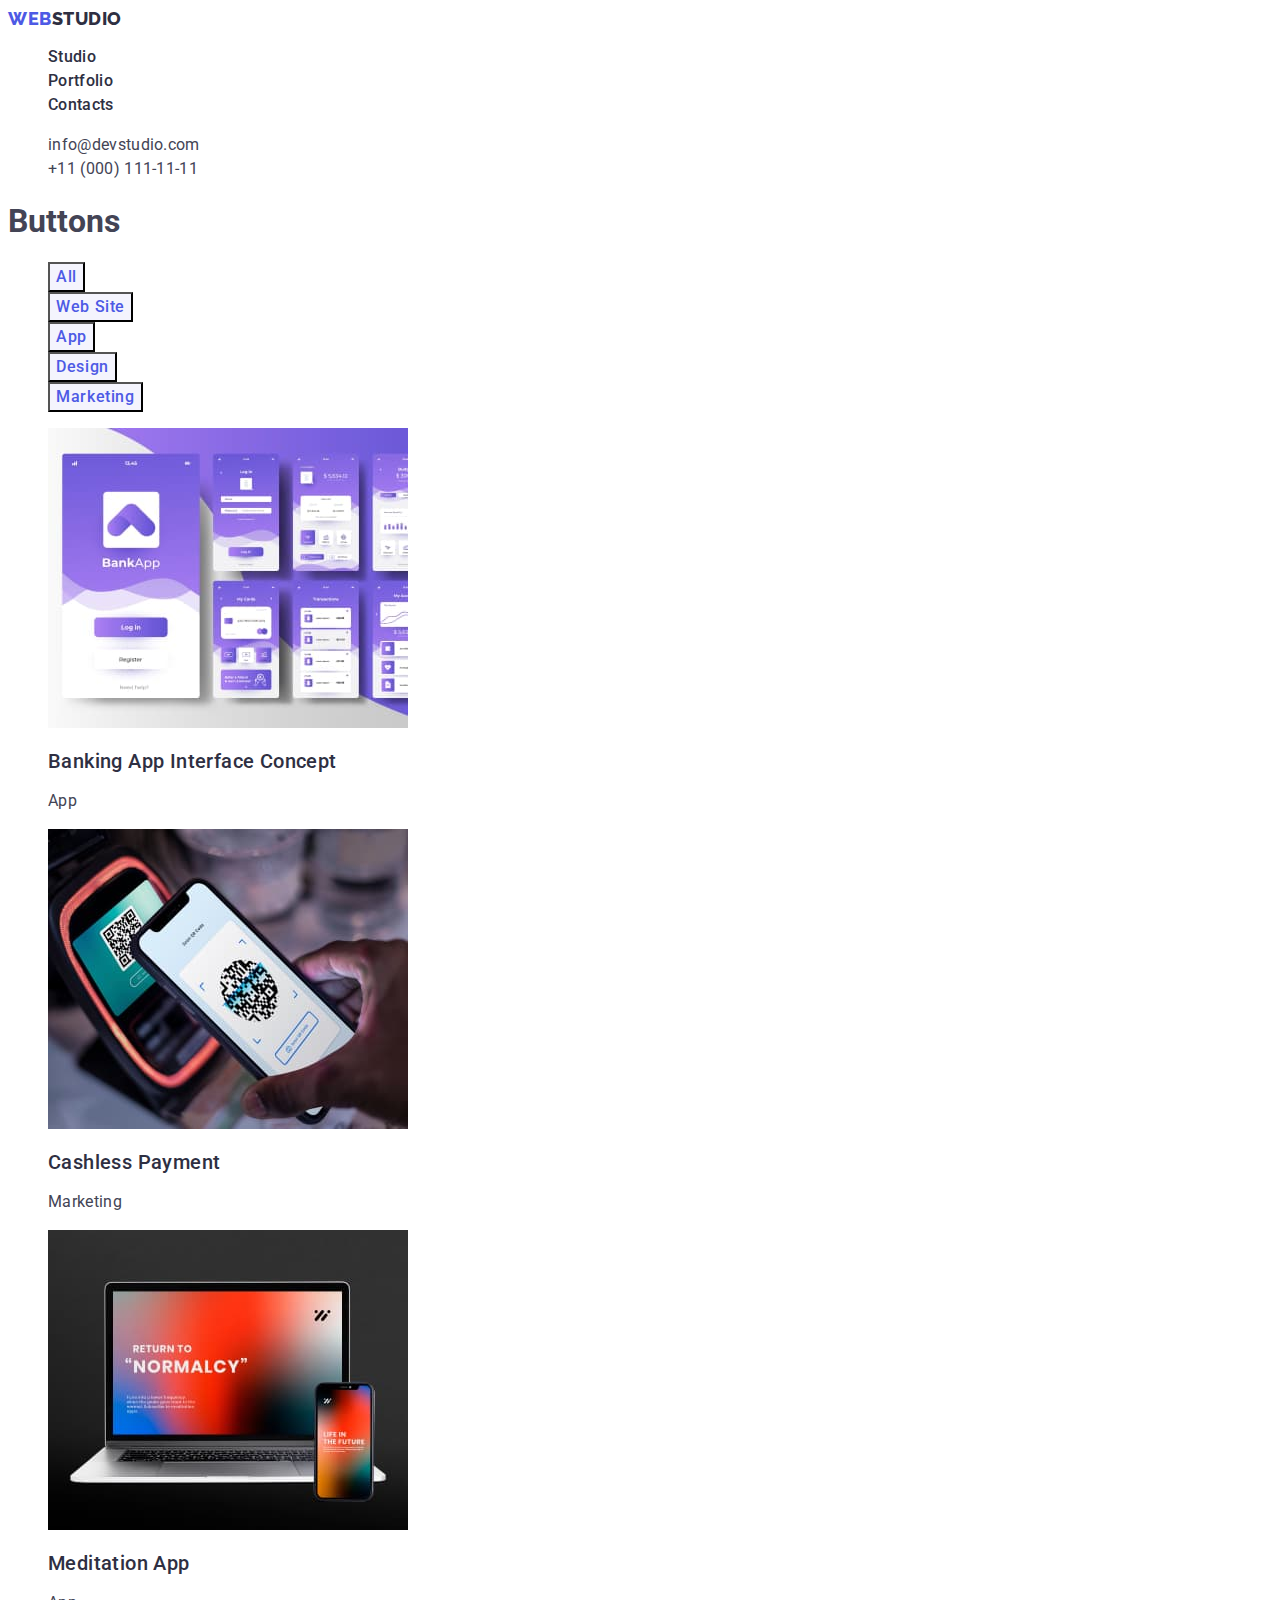
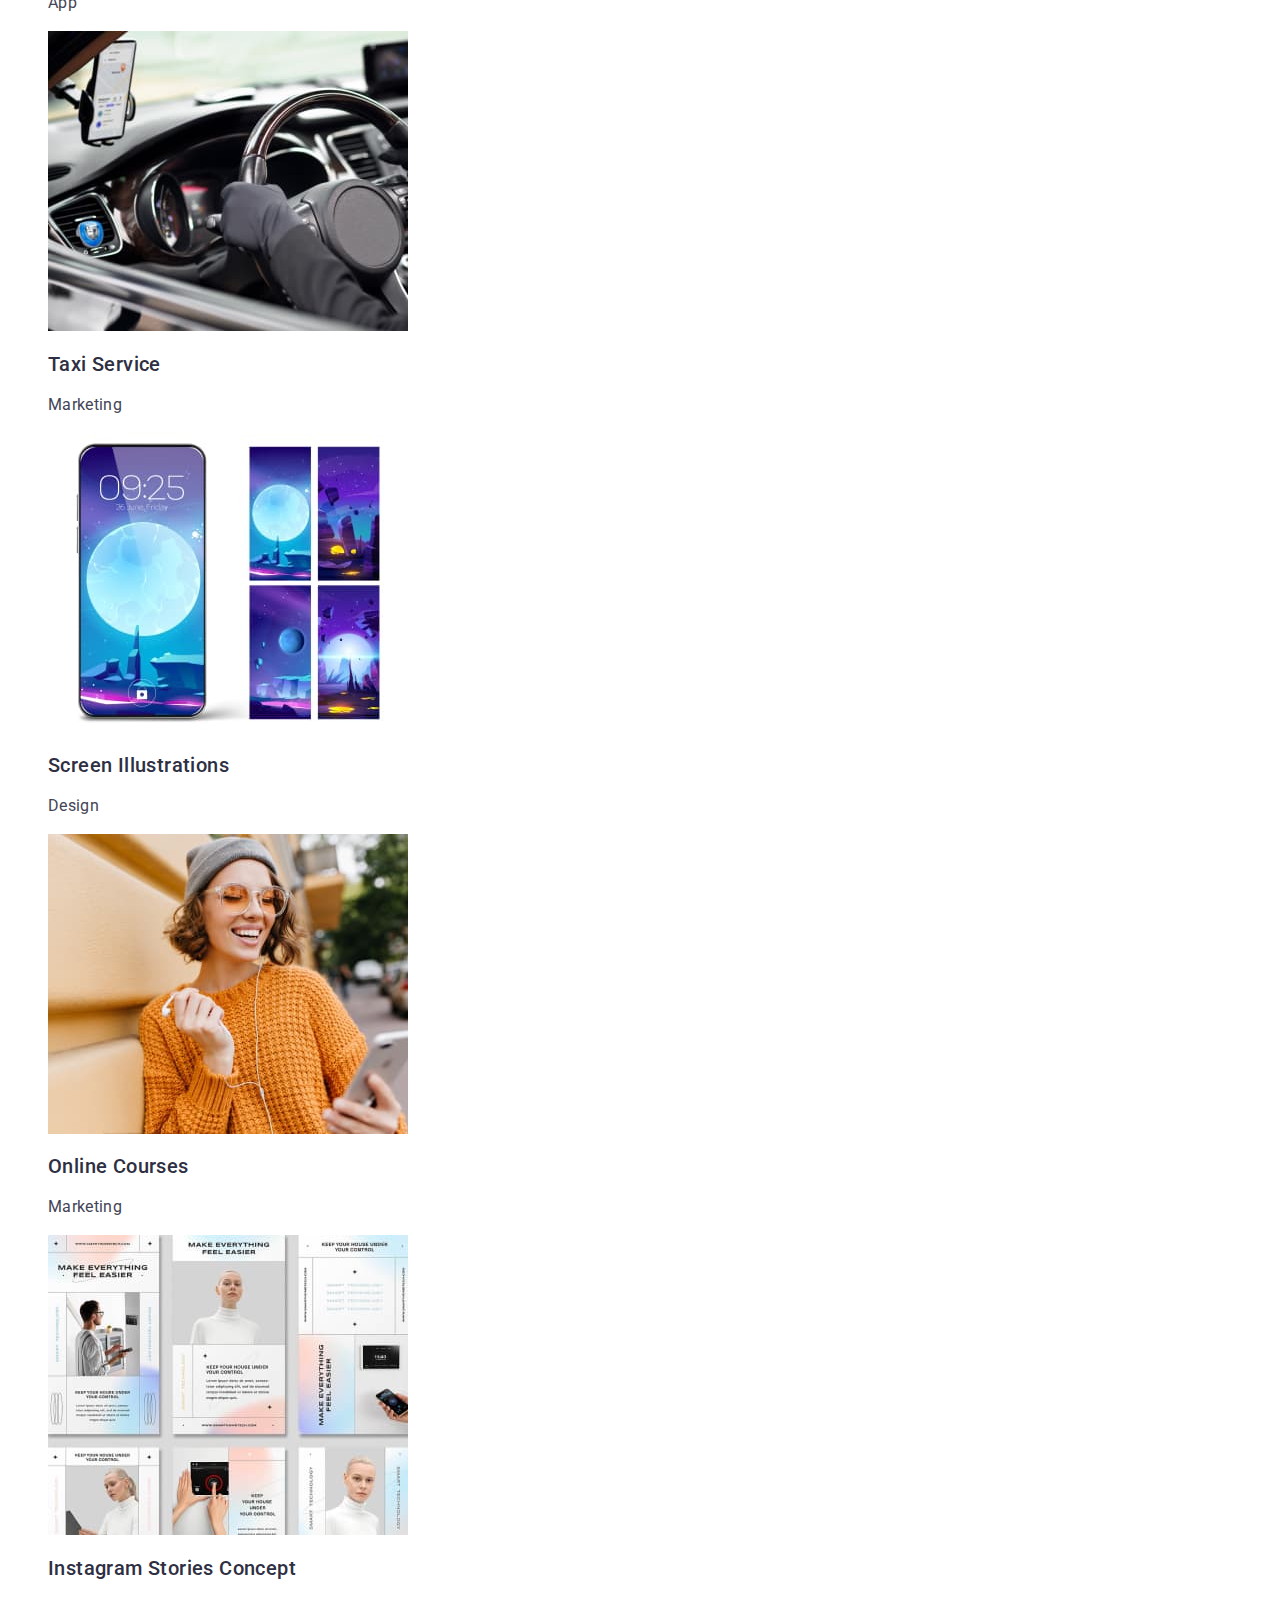
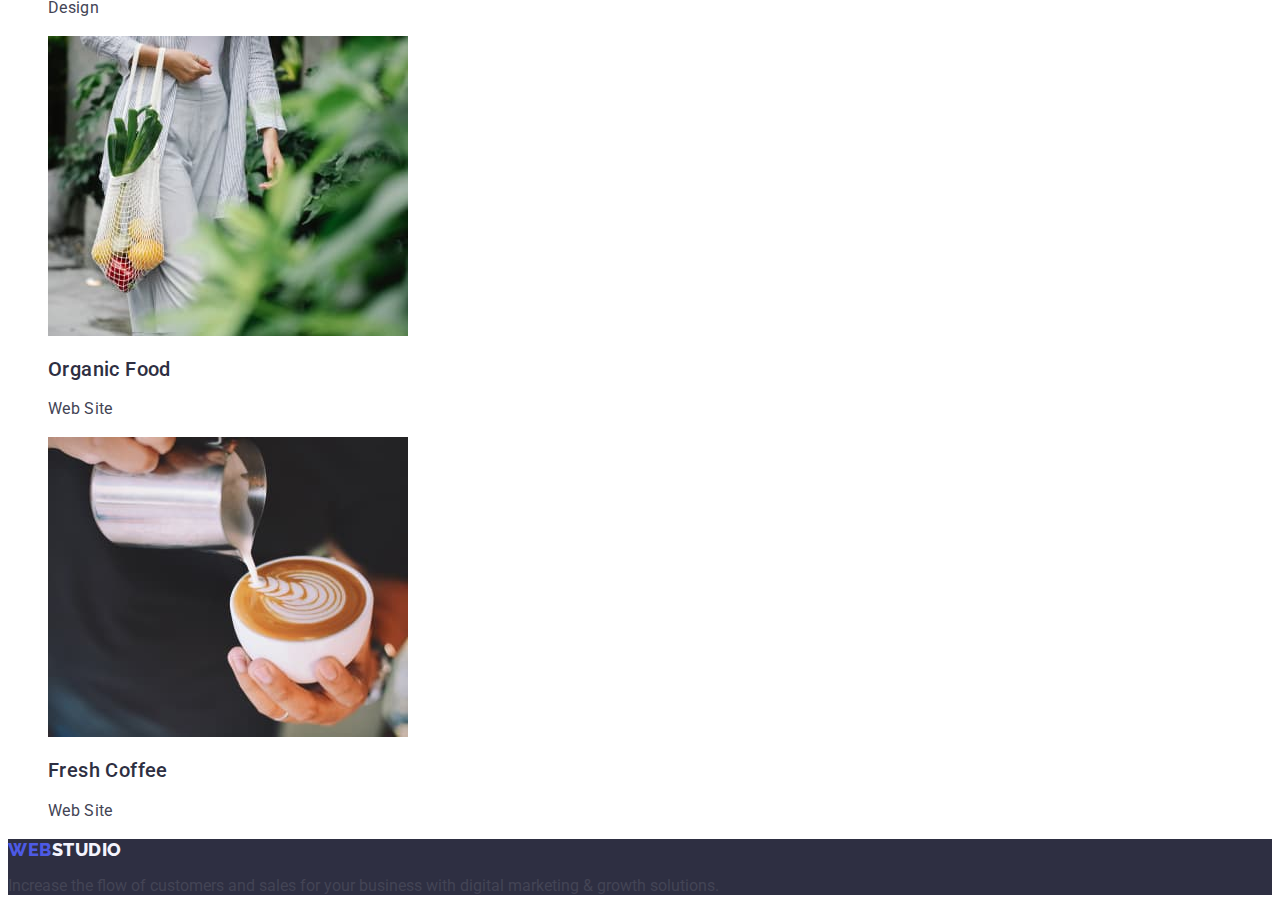
==== portfolio.html @ 2268559d "Add files via upload" ====
<!DOCTYPE html>
<html lang="en">
<head>
    <meta charset="UTF-8">
    <meta name="viewport" content="width=device-width, initial-scale=1.0">
    <title>Document</title>
    <link rel="stylesheet" href="./css/styles.css">
    <link rel="preconnect" href="https://fonts.googleapis.com">
    <link rel="preconnect" href="https://fonts.gstatic.com" crossorigin>
    <link href="https://fonts.googleapis.com/css2?family=Raleway:wght@800&family=Roboto:wght@400;500;700;900&display=swap" rel="stylesheet">
</head>
<body>
    <header>
        <nav>
            <a href="./index.html" class="logo-link link">Web<span class="span">Studio</span></a>
            <ul class="list">
                <li><a href="./index.html" class="first-link link">Studio</a></li>
                <li><a href="./portfolio.html" class="first-link link">Portfolio</a></li>
                <li><a href="" class="first-link link">Contacts</a></li>
            </ul>
        </nav>
        <address class="address">
             <ul class="list">
                <li><a href="mailto:info@devstudio.com" class="item link">info@devstudio.com</a></li>
                <li><a href="tel:+110001111111" class="item link">+11 (000) 111-11-11</a></li>
            </ul>
        </address>
    </header>
    <main>
        <section>
            <h1>Buttons</h1>
            <ul class="list">
                <li><button type="button" class="filter-button">All</button></li>
                <li><button type="button" class="filter-button">Web Site</button></li>
                <li><button type="button" class="filter-button">App</button></li>
                <li><button type="button" class="filter-button">Design</button></li>
                <li><button type="button" class="filter-button">Marketing</button></li>
            </ul>
            <ul class="list">
                <li> 
                    <a class="link">
                        <img src="./images/img8.jpg" alt="purple app on screen" width="360" height="300">
                        <h2 class="app">Banking App Interface Concept</h2>
                        <p class="paragraph">App</p>
                    </a>
                </li>
                <li>
                    <a class="link">
                        <img src="./images/img9.jpg" alt="code qr on smartphone" width="360" height="300">
                        <h2 class="app">Cashless Payment</h2>
                        <p class="paragraph">Marketing</p>
                    </a>
                </li>
                <li>
                    <a class="link">
                        <img src="./images/img10.jpg" alt="computer and smartphone" width="360" height="300">
                        <h2 class="app">Meditation App</h2>
                        <p class="paragraph">App</p>
                    </a>
                </li>
                <li>
                    <a class="link">
                        <img src="./images/img11.jpg" alt="hands on steering wheel" width="360" height="300">
                        <h2 class="app">Taxi Service</h2>
                        <p class="paragraph">Marketing</p>
                    </a>
                </li>
                <li>
                    <a class="link">
                        <img src="./images/img12.jpg" alt="wallpapers on phone" width="360" height="300">
                        <h2 class="app">Screen Illustrations</h2>
                        <p class="paragraph">Design</p>
                    </a>
                </li>
                <li>
                    <a class="link">
                        <img src="./images/img13.jpg" alt="smiling girl" width="360" height="300">
                        <h2 class="app">Online Courses</h2>
                        <p class="paragraph">Marketing</p>
                    </a>
                </li>
                <li>
                    <a class="link">
                        <img src="./images/img14.jpg" alt="pictures from Instagram" width="360" height="300">
                        <h2 class="app">Instagram Stories Concept</h2>
                        <p class="paragraph">Design</p>
                    </a>
                </li>
                <li>
                    <a class="link">
                        <img src="./images/img15.jpg" alt="fruits in a organic bag" width="360" height="300">
                        <h2 class="app">Organic Food</h2>
                        <p class="paragraph">Web Site</p>
                    </a>
                </li>
                <li>
                    <a class="link">
                        <img src="./images/img16.jpg" alt="cap of coffee" width="360" height="300">
                        <h2 class="app">Fresh Coffee</h2>
                        <p class="paragraph">Web Site</p>
                    </a>
                </li>
            </ul>
        </section>
    </main>
    <footer class="background">
        <a href="./index.html" class="logo-link link">Web<span class="second-span">Studio</span></a>
        <p>Increase the flow of customers and sales for your business with digital marketing & growth solutions.</p>
    </footer> 
</body>
</html>
---- css/styles.css ----
:root {
    --main-text-color: #434455;
    --headers-color: #2e2f42;
    --footer-background-color: #2e2f42;
    --logo-color: #4d5ae5;
}
body {
    font-family: 'Roboto', sans-serif;
    color: var(--main-text-color);
    background-color: #ffffff;
}
ul {
    list-style-type: none;
}
.logo-link {
    color:#4d5ae5;
    text-decoration: none;
    font-family: 'Raleway', sans-serif;
    font-size: 18px;
    font-weight: 800;
    line-height: 1.17;
    letter-spacing: 0.03em;
    text-transform: uppercase;
}
.logo-link > .span {
    color: #2e2f42;
}
.list {
    list-style-type: none;
}
.list {
    list-style: none;
}
.first-link {
    color:#2e2f42;
    text-decoration: none;
    font-size: 16px;
    font-weight: 500;
    line-height: 1.5;
    letter-spacing: 0.02em;
}
.first-link:hover,
.first-link:focus {
    text-decoration: none;
    color: #404bbf;
}
.address {
    font-style: normal;
}
.item {
    color: #434455;
    text-decoration: none;
    font-size: 16px;
    line-height: 1.5;
    letter-spacing: 0.02em;
}
.item:hover,
.item:focus {
    color: #404bbf;
}
.first-section {
    background-color: #2e2f42;
}
.title {
    color: #ffffff;
    font-size: 56px;
    font-weight:700;
    line-height: 1.07;
    letter-spacing: 0.02em;
    text-align: center;
}
.first-button {
    color: #ffffff;
    background-color: #4D5AE5;
    font-size: 16px;
    font-weight: 500;
    line-height: 1.5;
    letter-spacing: 0.04em;
    cursor: pointer;
    font-family: 'Roboto', sans-serif;
}
.first-button:hover,
.first-button:focus {
    background-color: #404BBF;
}
.title-list {
    list-style: none;
}
.title-two {
    color: #2e2f42;
    font-size: 20px;
    font-weight: 500;
    line-height: 1.2;
    letter-spacing: 0.02em;
}
.paragraph {
    color: #434455;
    font-size: 16px;
    line-height: 1.5;
    letter-spacing: 0.02em;
}
.title-list-two {
    color: #2e2f42;
    font-size: 36px;
    font-weight: 700;
    line-height: 1.11;
    text-align: center;
    letter-spacing: 0.02em;
    text-transform: capitalize;
}
.section-four {
    background: #F4F4FD;
    flex-shrink: 0;
}
.title-four {
    color: #2e2f42;
    font-size: 36px;
    font-weight: 700;
    line-height: 1.11;
    text-align: center;
    letter-spacing: 0.02em;
    text-transform: capitalize;
}
.people {
    background-color: #FFFFFF;
}

.background {
    background-color: #2e2f42;
    flex-shrink: 0;
}
.second-paragraph {
        line-height: 1.5;
        color: #F4F4FD;
        letter-spacing: 0.02em;
}
.logo-link {
    color:#4d5ae5;
    text-decoration: none;
    font-family: 'Raleway', sans-serif;
    font-size: 18px;
    font-weight: 800;
    line-height: 1.17;
    letter-spacing: 0.03em;
    text-transform: uppercase;
}
.logo-link > .second-span {
    color: #f4f4fd;
}

.filter-button {
    color:#4d5ae5;
    background-color: #F4F4FD;
    font-family: inherit;
    font-weight: 500;
    font-size: 16px;
    line-height: 1.5;
    letter-spacing: 0.04em;
}
.filter-button:hover,
.filter-button:focus {
    color: #FFFFFF;
    background-color: #404BBF;
    cursor: pointer;
}
.list {
    list-style: none;
}
.link {
    text-decoration: none;
}
.app {
    font-weight: 500;
    font-size: 20px;
    line-height: 1.2;
    letter-spacing: 0.02em;
    color: #2e2f42;
}
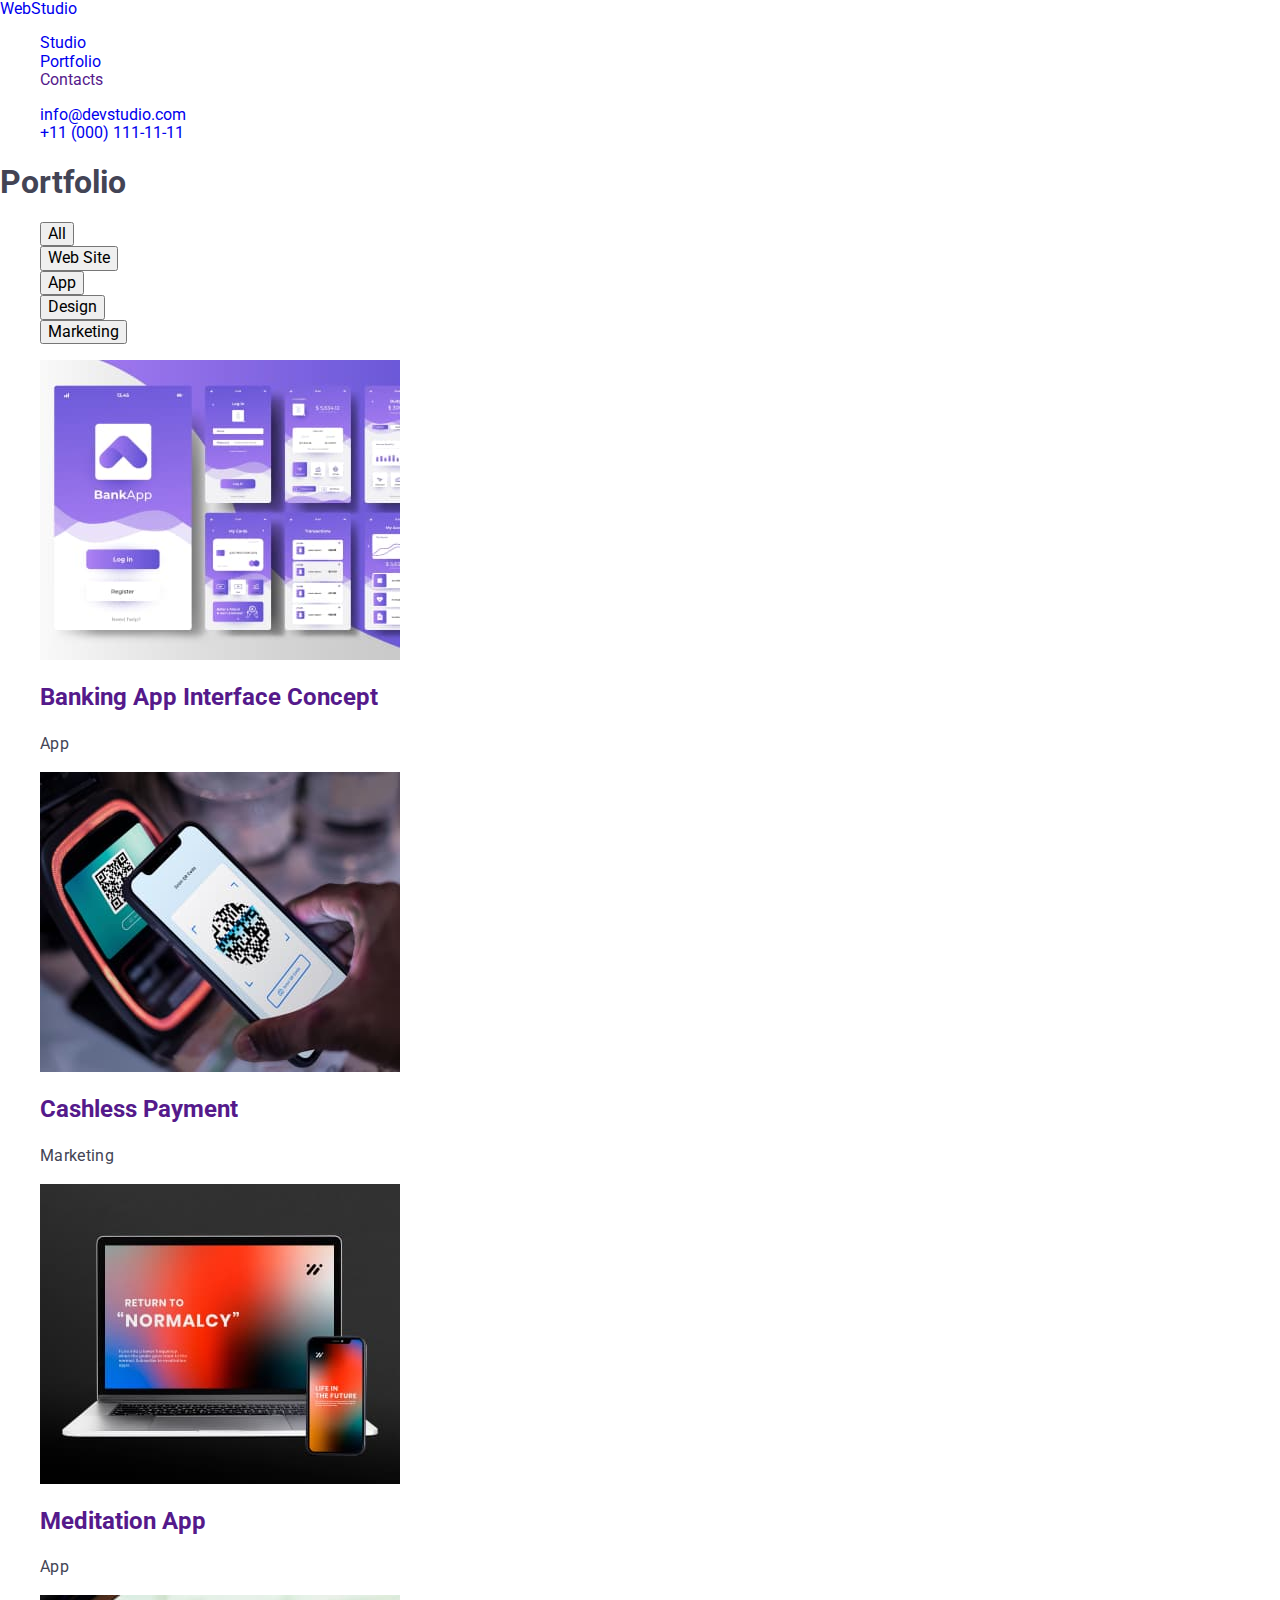
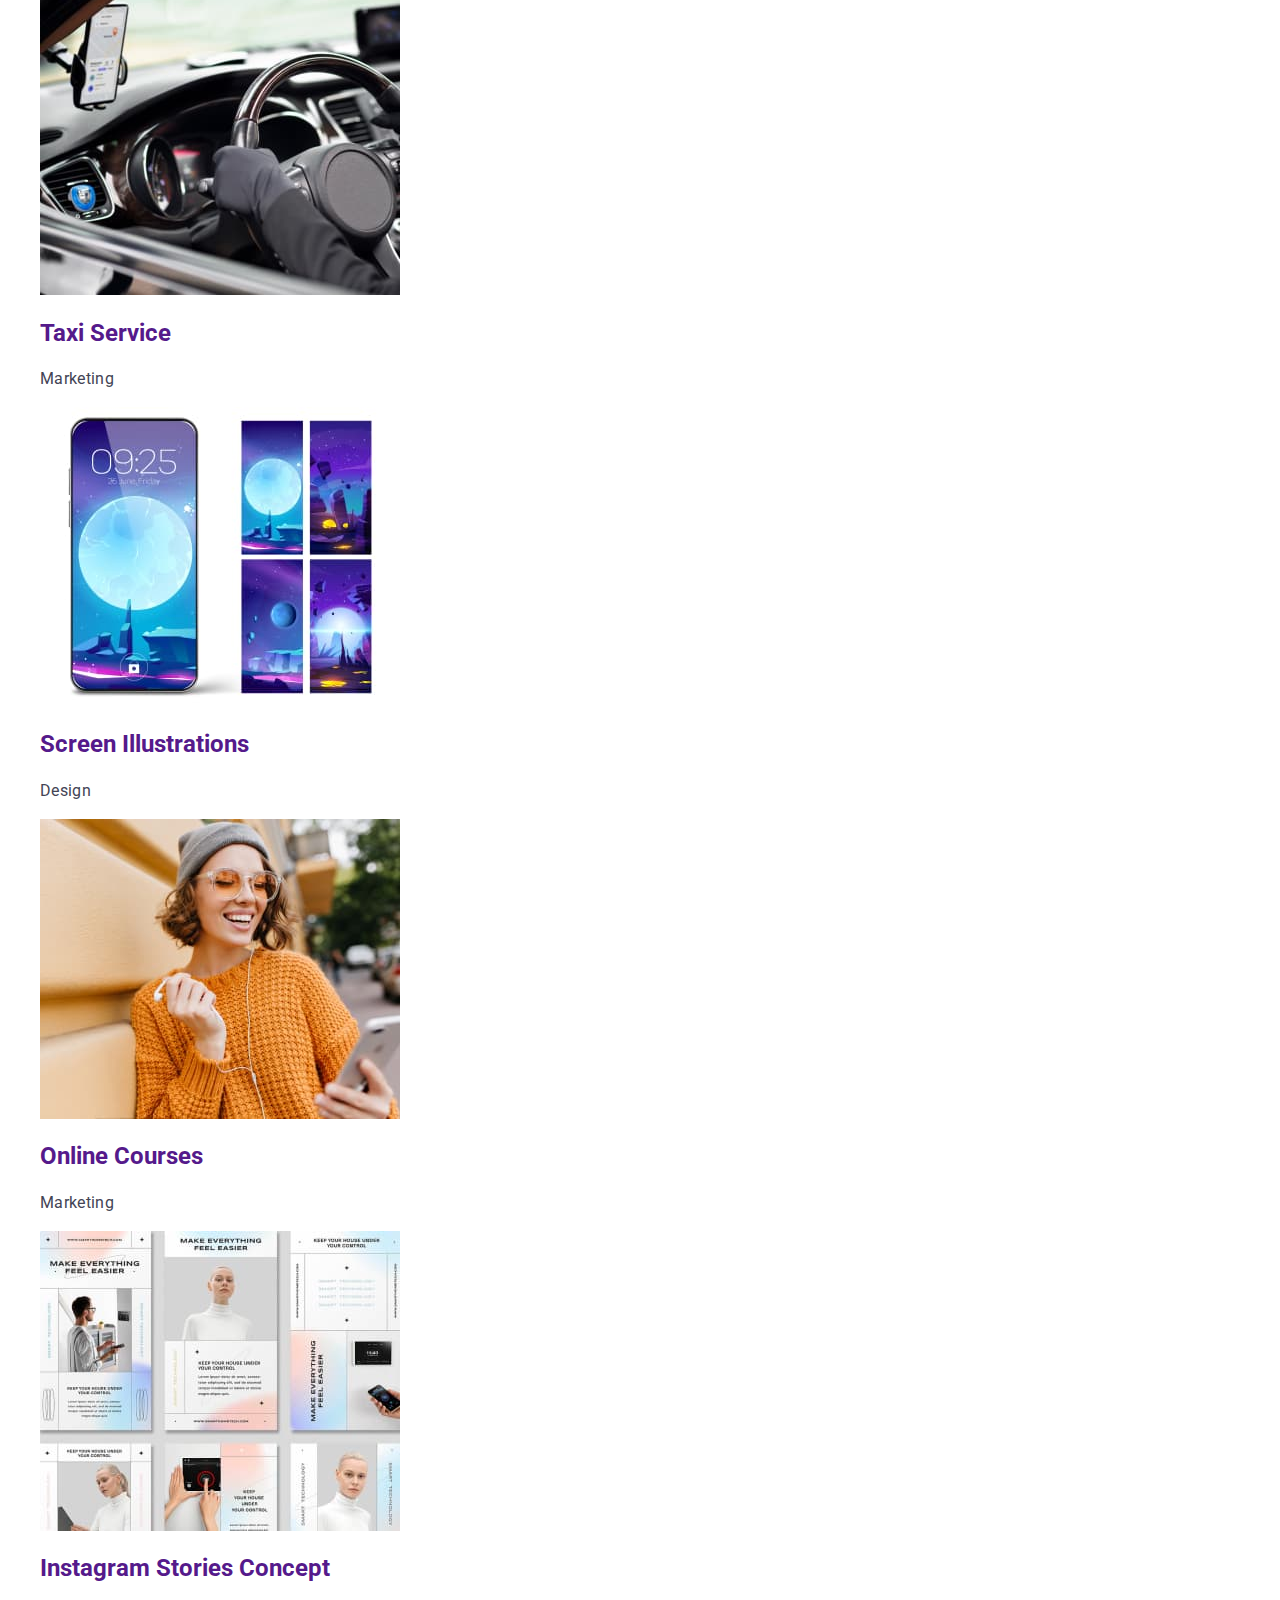
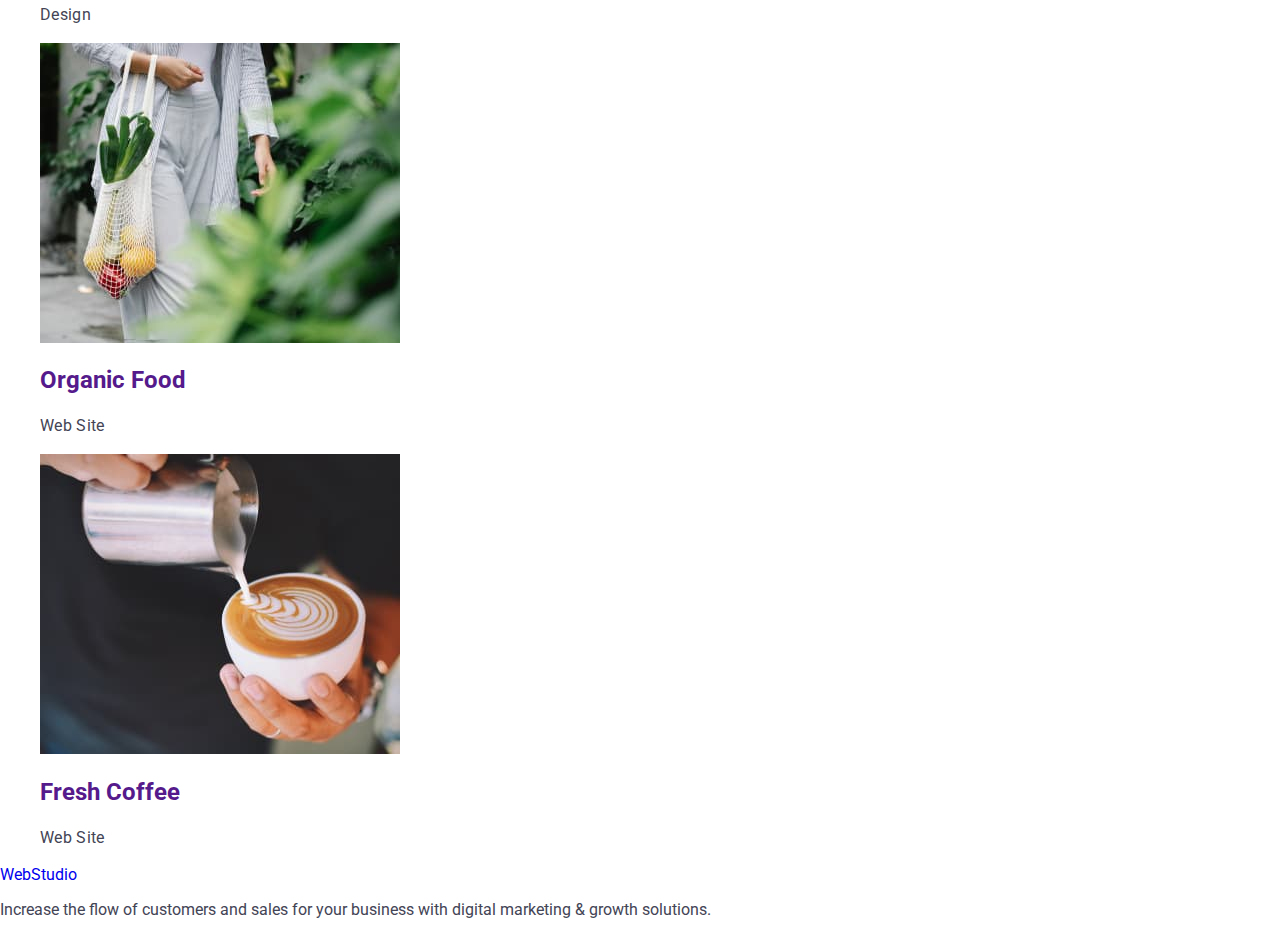
==== commit d65b2503: "Update portfolio.html" ====
--- a/portfolio.html
+++ b/portfolio.html
@@ -1,113 +1,230 @@
 <!DOCTYPE html>
 <html lang="en">
-<head>
-    <meta charset="UTF-8">
-    <meta name="viewport" content="width=device-width, initial-scale=1.0">
-    <title>Document</title>
-    <link rel="stylesheet" href="./css/styles.css">
-    <link rel="preconnect" href="https://fonts.googleapis.com">
-    <link rel="preconnect" href="https://fonts.gstatic.com" crossorigin>
-    <link href="https://fonts.googleapis.com/css2?family=Raleway:wght@800&family=Roboto:wght@400;500;700;900&display=swap" rel="stylesheet">
-</head>
-<body>
-    <header>
-        <nav>
-            <a href="./index.html" class="logo-link link">Web<span class="span">Studio</span></a>
-            <ul class="list">
-                <li><a href="./index.html" class="first-link link">Studio</a></li>
-                <li><a href="./portfolio.html" class="first-link link">Portfolio</a></li>
-                <li><a href="" class="first-link link">Contacts</a></li>
-            </ul>
+  <head>
+    <meta charset="UTF-8" />
+    <meta name="viewport" content="width=device-width, initial-scale=1.0" />
+    <title>Portfolio</title>
+    <link rel="preconnect" href="https://fonts.googleapis.com" />
+    <link rel="preconnect" href="https://fonts.gstatic.com" crossorigin />
+    <link
+      href="https://fonts.googleapis.com/css2?family=Raleway:wght@800&family=Roboto:wght@400;500;700;900&display=swap"
+      rel="stylesheet"
+    />
+    <link
+      rel="stylesheet"
+      href="https://cdnjs.cloudflare.com/ajax/libs/modern-normalize/1.0.0/modern-normalize.min.css"
+    />
+    <link rel="stylesheet" href="css/styles.css" type="text/css" />
+  </head>
+  <body>
+    <header class="header">
+      <div class="container header-wrap">
+        <nav class="navigation">
+          <a class="link logo logo-header" href="./index.html"
+            >Web<span class="accent">Studio</span></a
+          >
+          <ul class="list nav-list">
+            <li class="nav-li">
+              <a class="nav-link link" href="./index.html">Studio</a>
+            </li>
+            <li class="nav-li">
+              <a class="nav-link link" href="./portfolio.html">Portfolio</a>
+            </li>
+            <li class="nav-li">
+              <a class="nav-link link" href="">Contacts</a>
+            </li>
+          </ul>
         </nav>
         <address class="address">
-             <ul class="list">
-                <li><a href="mailto:info@devstudio.com" class="item link">info@devstudio.com</a></li>
-                <li><a href="tel:+110001111111" class="item link">+11 (000) 111-11-11</a></li>
-            </ul>
+          <ul class="list">
+            <li>
+              <a class="address-link link" href="mailto:info@devstudio.com"
+                >info@devstudio.com</a
+              >
+            </li>
+            <li>
+              <a class="address-link link" href="tel:+110001111111"
+                >+11 (000) 111-11-11</a
+              >
+            </li>
+          </ul>
         </address>
+      </div>
     </header>
     <main>
-        <section>
-            <h1>Buttons</h1>
-            <ul class="list">
-                <li><button type="button" class="filter-button">All</button></li>
-                <li><button type="button" class="filter-button">Web Site</button></li>
-                <li><button type="button" class="filter-button">App</button></li>
-                <li><button type="button" class="filter-button">Design</button></li>
-                <li><button type="button" class="filter-button">Marketing</button></li>
-            </ul>
-            <ul class="list">
-                <li> 
-                    <a class="link">
-                        <img src="./images/img8.jpg" alt="purple app on screen" width="360" height="300">
-                        <h2 class="app">Banking App Interface Concept</h2>
-                        <p class="paragraph">App</p>
-                    </a>
-                </li>
-                <li>
-                    <a class="link">
-                        <img src="./images/img9.jpg" alt="code qr on smartphone" width="360" height="300">
-                        <h2 class="app">Cashless Payment</h2>
-                        <p class="paragraph">Marketing</p>
-                    </a>
-                </li>
-                <li>
-                    <a class="link">
-                        <img src="./images/img10.jpg" alt="computer and smartphone" width="360" height="300">
-                        <h2 class="app">Meditation App</h2>
-                        <p class="paragraph">App</p>
-                    </a>
-                </li>
-                <li>
-                    <a class="link">
-                        <img src="./images/img11.jpg" alt="hands on steering wheel" width="360" height="300">
-                        <h2 class="app">Taxi Service</h2>
-                        <p class="paragraph">Marketing</p>
-                    </a>
-                </li>
-                <li>
-                    <a class="link">
-                        <img src="./images/img12.jpg" alt="wallpapers on phone" width="360" height="300">
-                        <h2 class="app">Screen Illustrations</h2>
-                        <p class="paragraph">Design</p>
-                    </a>
-                </li>
-                <li>
-                    <a class="link">
-                        <img src="./images/img13.jpg" alt="smiling girl" width="360" height="300">
-                        <h2 class="app">Online Courses</h2>
-                        <p class="paragraph">Marketing</p>
-                    </a>
-                </li>
-                <li>
-                    <a class="link">
-                        <img src="./images/img14.jpg" alt="pictures from Instagram" width="360" height="300">
-                        <h2 class="app">Instagram Stories Concept</h2>
-                        <p class="paragraph">Design</p>
-                    </a>
-                </li>
-                <li>
-                    <a class="link">
-                        <img src="./images/img15.jpg" alt="fruits in a organic bag" width="360" height="300">
-                        <h2 class="app">Organic Food</h2>
-                        <p class="paragraph">Web Site</p>
-                    </a>
-                </li>
-                <li>
-                    <a class="link">
-                        <img src="./images/img16.jpg" alt="cap of coffee" width="360" height="300">
-                        <h2 class="app">Fresh Coffee</h2>
-                        <p class="paragraph">Web Site</p>
-                    </a>
-                </li>
-            </ul>
-        </section>
+      <section class="section portfolio-section">
+        <div class="container">
+          <h1 class="visually-hidden">Portfolio</h1>
+          <ul class="list buttons">
+            <li>
+              <button class="portfolio-button button" type="button">All</button>
+            </li>
+            <li>
+              <button class="portfolio-button button" type="button">
+                Web Site
+              </button>
+            </li>
+            <li>
+              <button class="portfolio-button button" type="button">App</button>
+            </li>
+            <li>
+              <button class="portfolio-button button" type="button">
+                Design
+              </button>
+            </li>
+            <li>
+              <button class="portfolio-button button" type="button">
+                Marketing
+              </button>
+            </li>
+          </ul>
+          <ul class="list portfolio-app">
+            <li class="portfolio-app-li">
+              <a href="" class="link">
+                <img
+                  src="./images/img8.jpg"
+                  alt="Purple app on screen"
+                  width="360"
+                  height="300"
+                />
+                <div class="portfolio-app-name">
+                  <h2 class="portfolio-second-heading">
+                    Banking App Interface Concept
+                  </h2>
+                  <p class="paragraph">App</p>
+                </div>
+              </a>
+            </li>
+            <li class="portfolio-app-li">
+              <a href="" class="link">
+                <img
+                  src="./images/img9.jpg"
+                  alt="code qr on smartphone"
+                  width="360"
+                  height="300"
+                />
+                <div class="portfolio-app-name">
+                  <h2 class="portfolio-second-heading">Cashless Payment</h2>
+                  <p class="paragraph">Marketing</p>
+                </div>
+              </a>
+            </li>
+            <li class="portfolio-app-li">
+              <a href="" class="link">
+                <img
+                  src="./images/img10.jpg"
+                  alt="computer and smartphone"
+                  width="360"
+                  height="300"
+                />
+                <div class="portfolio-app-name">
+                  <h2 class="portfolio-second-heading">Meditation App</h2>
+                  <p class="paragraph">App</p>
+                </div>
+              </a>
+            </li>
+            <li class="portfolio-app-li">
+              <a href="" class="link">
+                <img
+                  src="./images/img11.jpg"
+                  alt="hands on steering Wheel"
+                  width="360"
+                  height="300"
+                />
+                <div class="portfolio-app-name">
+                  <h2 class="portfolio-second-heading">Taxi Service</h2>
+                  <p class="paragraph">Marketing</p>
+                </div>
+              </a>
+            </li>
+            <li class="portfolio-app-li">
+              <a href="" class="link">
+                <img
+                  src="./images/img12.jpg"
+                  alt="wallpapers on phone"
+                  width="360"
+                  height="300"
+                />
+                <div class="portfolio-app-name">
+                  <h2 class="portfolio-second-heading">Screen Illustrations</h2>
+                  <p class="paragraph">Design</p>
+                </div>
+              </a>
+            </li>
+            <li class="portfolio-app-li">
+              <a href="" class="link">
+                <img
+                  src="./images/img13.jpg"
+                  alt="smiling girl"
+                  width="360"
+                  height="300"
+                />
+                <div class="portfolio-app-name">
+                  <h2 class="portfolio-second-heading">Online Courses</h2>
+                  <p class="paragraph">Marketing</p>
+                </div>
+              </a>
+            </li>
+            <li class="portfolio-app-li">
+              <a href="" class="link">
+                <img
+                  src="./images/img14.jpg"
+                  alt="pictures from Instagram"
+                  width="360"
+                  height="300"
+                />
+                <div class="portfolio-app-name">
+                  <h2 class="portfolio-second-heading">
+                    Instagram Stories Concept
+                  </h2>
+                  <p class="paragraph">Design</p>
+                </div>
+              </a>
+            </li>
+            <li class="portfolio-app-li">
+              <a href="" class="link">
+                <img
+                  src="./images/img15.jpg"
+                  alt="fruits in a organic bag"
+                  width="360"
+                  height="300"
+                />
+                <div class="portfolio-app-name">
+                  <h2 class="portfolio-second-heading">Organic Food</h2>
+                  <p class="paragraph">Web Site</p>
+                </div>
+              </a>
+            </li>
+            <li class="portfolio-app-li">
+              <a href="" class="link">
+                <img
+                  src="./images/img16.jpg"
+                  alt="cap of coffee"
+                  width="360"
+                  height="300"
+                />
+                <div class="portfolio-app-name">
+                  <h2 class="portfolio-second-heading">Fresh Coffee</h2>
+                  <p class="paragraph">Web Site</p>
+                </div>
+              </a>
+            </li>
+          </ul>
+        </div>
+      </section>
     </main>
-    <footer class="background">
-        <a href="./index.html" class="logo-link link">Web<span class="second-span">Studio</span></a>
-        <p>Increase the flow of customers and sales for your business with digital marketing & growth solutions.</p>
-    </footer> 
-</body>
+    <footer class="footer">
+      <div class="container">
+        <a class="link logo logo-footer" href="./index.html"
+          >Web<span class="accent">Studio</span></a
+        >
+        <p class="footer-paragraph">
+          Increase the flow of customers and sales for your business with
+          digital marketing & growth solutions.
+        </p>
+      </div>
+    </footer>
+  </body>
 </html>
 
 
@@ -136,3 +253,4 @@
 
 
 
+
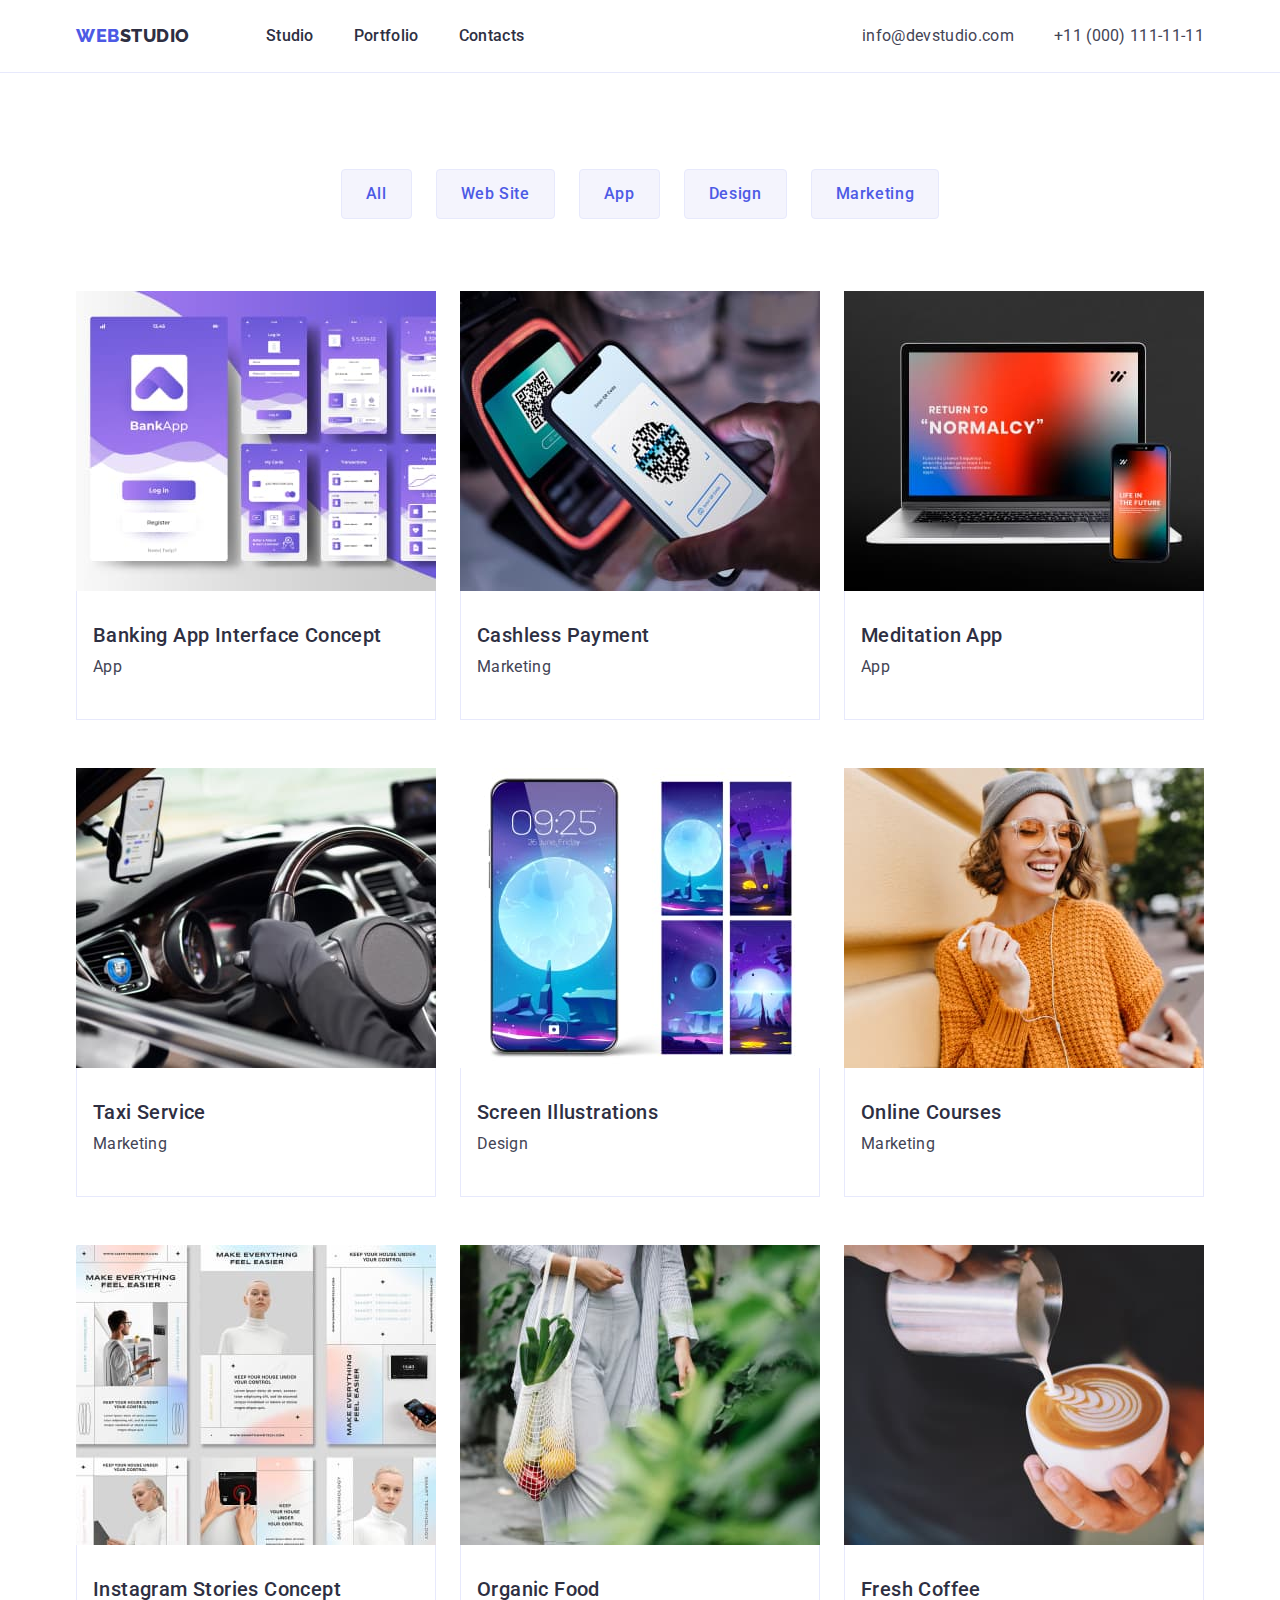
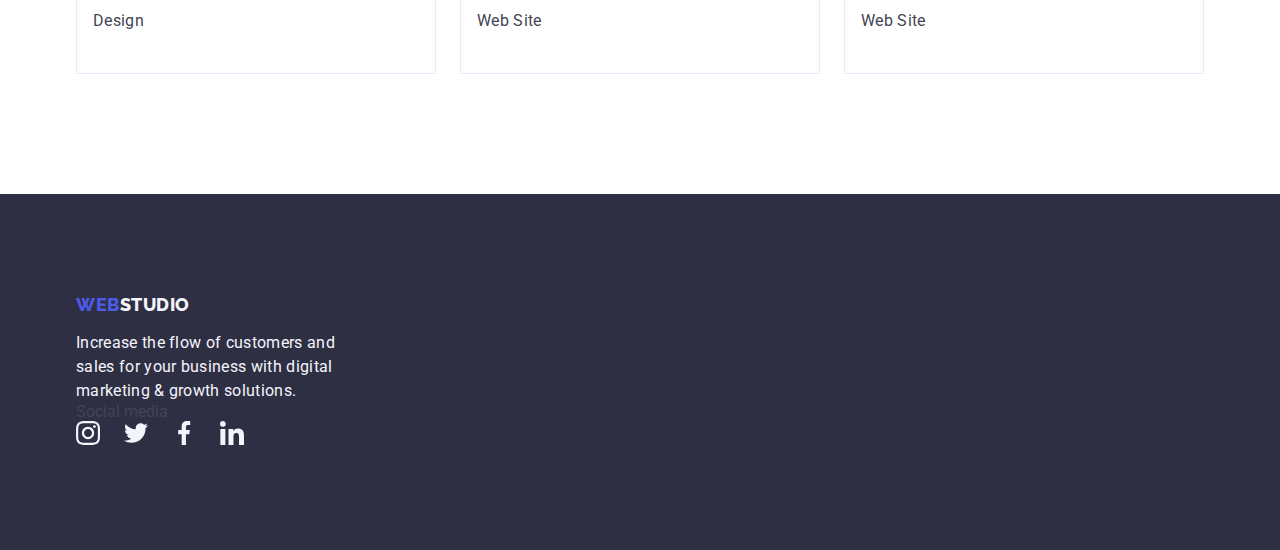
==== commit 4953bb1b: "Update portfolio.html" ====
--- a/portfolio.html
+++ b/portfolio.html
@@ -80,10 +80,10 @@
           </ul>
           <ul class="list portfolio-app">
             <li class="portfolio-app-li">
-              <a href="" class="link">
+              <a href="" class="link portfolio-app-link">
                 <img
                   src="./images/img8.jpg"
-                  alt="Purple app on screen"
+                  alt="BankApp application"
                   width="360"
                   height="300"
                 />
@@ -96,10 +96,10 @@
               </a>
             </li>
             <li class="portfolio-app-li">
-              <a href="" class="link">
+              <a href="" class="link portfolio-app-link">
                 <img
                   src="./images/img9.jpg"
-                  alt="code qr on smartphone"
+                  alt="code QR on smartphone"
                   width="360"
                   height="300"
                 />
@@ -110,7 +110,7 @@
               </a>
             </li>
             <li class="portfolio-app-li">
-              <a href="" class="link">
+              <a href="" class="link portfolio-app-link">
                 <img
                   src="./images/img10.jpg"
                   alt="computer and smartphone"
@@ -124,7 +124,7 @@
               </a>
             </li>
             <li class="portfolio-app-li">
-              <a href="" class="link">
+              <a href="" class="link portfolio-app-link">
                 <img
                   src="./images/img11.jpg"
                   alt="hands on steering Wheel"
@@ -138,7 +138,7 @@
               </a>
             </li>
             <li class="portfolio-app-li">
-              <a href="" class="link">
+              <a href="" class="link portfolio-app-link">
                 <img
                   src="./images/img12.jpg"
                   alt="wallpapers on phone"
@@ -152,10 +152,10 @@
               </a>
             </li>
             <li class="portfolio-app-li">
-              <a href="" class="link">
+              <a href="" class="link portfolio-app-link">
                 <img
                   src="./images/img13.jpg"
-                  alt="smiling girl"
+                  alt="smilling woman"
                   width="360"
                   height="300"
                 />
@@ -166,7 +166,7 @@
               </a>
             </li>
             <li class="portfolio-app-li">
-              <a href="" class="link">
+              <a href="" class="link portfolio-app-link">
                 <img
                   src="./images/img14.jpg"
                   alt="pictures from Instagram"
@@ -182,7 +182,7 @@
               </a>
             </li>
             <li class="portfolio-app-li">
-              <a href="" class="link">
+              <a href="" class="link portfolio-app-link">
                 <img
                   src="./images/img15.jpg"
                   alt="fruits in a organic bag"
@@ -196,7 +196,7 @@
               </a>
             </li>
             <li class="portfolio-app-li">
-              <a href="" class="link">
+              <a href="" class="link portfolio-app-link">
                 <img
                   src="./images/img16.jpg"
                   alt="cap of coffee"
@@ -214,14 +214,49 @@
       </section>
     </main>
     <footer class="footer">
-      <div class="container">
-        <a class="link logo logo-footer" href="./index.html"
-          >Web<span class="accent">Studio</span></a
-        >
-        <p class="footer-paragraph">
-          Increase the flow of customers and sales for your business with
-          digital marketing & growth solutions.
-        </p>
+      <div class="container footer-wrap">
+        <div class="footer-left">
+          <a class="link logo logo-footer" href="./index.html"
+            >Web<span class="accent">Studio</span></a
+          >
+          <p class="footer-paragraph">
+            Increase the flow of customers and sales for your business with
+            digital marketing & growth solutions.
+          </p>
+        </div>
+        <div>
+          <p class="footer-social-paragraph">Social media</p>
+          <ul class="list footer-social-list">
+            <li class="footer-social-li">
+              <a href="" class="link footer-icon-link">
+                <svg class="footer-social-svg" width="24" height="24">
+                  <use href="./images/icons.svg#icon-instagram" />
+                </svg>
+              </a>
+            </li>
+            <li class="footer-social-li">
+              <a href="" class="link footer-icon-link">
+                <svg class="footer-social-svg" width="24" height="24">
+                  <use href="./images/icons.svg#icon-twitter" />
+                </svg>
+              </a>
+            </li>
+            <li class="footer-social-li">
+              <a href="" class="link footer-icon-link">
+                <svg class="footer-social-svg" width="24" height="24">
+                  <use href="./images/icons.svg#icon-facebook" />
+                </svg>
+              </a>
+            </li>
+            <li class="footer-social-li">
+              <a href="" class="link footer-icon-link">
+                <svg class="footer-social-svg" width="24" height="24">
+                  <use href="./images/icons.svg#icon-linkedin" />
+                </svg>
+              </a>
+            </li>
+          </ul>
+        </div>
       </div>
     </footer>
   </body>
@@ -250,7 +285,3 @@
 
 
 
-
-
-
-
--- a/css/styles.css
+++ b/css/styles.css
@@ -1,179 +1,374 @@
 :root {
-    --main-text-color: #434455;
-    --headers-color: #2e2f42;
-    --footer-background-color: #2e2f42;
-    --logo-color: #4d5ae5;
-}
+  --iris: #4d5ae5;
+  --ocean: #404bbf;
+  --navy-blue: #2e2f42;
+  --green: #31d0aa;
+  --slate: #434455;
+  --light-slate: #8e8f99;
+  --cornflower: #e7e9fc;
+  --cloud: #f4f4fd;
+  --navy-blue-modal: #2e2f4266;
+  --grey: #2e2f42b2;
+  --white: #ffffff;
+  --dairy: #fcfcfc;
+}
+* {
+  margin: 0;
+  padding: 0;
+}
+
 body {
-    font-family: 'Roboto', sans-serif;
-    color: var(--main-text-color);
-    background-color: #ffffff;
-}
-ul {
-    list-style-type: none;
-}
-.logo-link {
-    color:#4d5ae5;
-    text-decoration: none;
-    font-family: 'Raleway', sans-serif;
-    font-size: 18px;
-    font-weight: 800;
-    line-height: 1.17;
-    letter-spacing: 0.03em;
-    text-transform: uppercase;
-}
-.logo-link > .span {
-    color: #2e2f42;
-}
+  background-color: var(--white);
+  color: var(--slate);
+  font-family: "Roboto", sans-serif;
+}
+
+h1,
+h2,
+h3,
+h4,
+h5,
+h6,
+p {
+  margin: 0;
+}
+
+.container {
+  justify-content: center;
+  margin: 0 auto;
+  padding: 0 15px;
+  max-width: 1158px;
+}
+
+.header-wrap {
+  display: flex;
+  align-items: center;
+
+}
+
+.link {
+  text-decoration: none;
+}
+
+.link:hover,
+.link:focus {
+  color: var(--ocean);
+}
+
+.logo {
+  color: var(--iris);
+  font-family: "Raleway", sans-serif;
+  font-size: 18px;
+  font-weight: 800;
+  letter-spacing: 0.03em;
+  line-height: 1.17;
+  text-transform: uppercase;
+}
+
+.logo-header {
+  margin-right: 76px;
+}
+
+.accent {
+  color: var(--navy-blue);
+}
+
 .list {
-    list-style-type: none;
-}
-.list {
-    list-style: none;
-}
-.first-link {
-    color:#2e2f42;
-    text-decoration: none;
-    font-size: 16px;
-    font-weight: 500;
-    line-height: 1.5;
-    letter-spacing: 0.02em;
-}
-.first-link:hover,
-.first-link:focus {
-    text-decoration: none;
-    color: #404bbf;
-}
+  display: flex;
+  gap: 24px;
+  list-style: none;
+  margin: 0;
+  padding-left: 0;
+}
+
+.section {
+  padding: 120px 0;
+}
+
+.section .list {
+  justify-content: center;
+}
+
+.button {
+  border: none;
+  border-radius: 4px;
+  cursor: pointer;
+  font-family: "Roboto", sans-serif;
+  font-weight: 500;
+  letter-spacing: 0.04em;
+  line-height: 1.5;
+}
+
+.visually-hidden {
+  position: absolute;
+  width: 1px;
+  height: 1px;
+  margin: -1px;
+  border: 0;
+  padding: 0;
+  white-space: nowrap;
+  clip-path: inset(100%);
+  clip: rect(0 0 0 0);
+  overflow: hidden;
+}
+.icon {
+  display: inline-block;
+  width: 1em;
+  height: 1em;
+  stroke-width: 0;
+  stroke: currentColor;
+  fill: currentColor;
+}
+
+.third-heading {
+  color: var(--navy-blue);
+  font-size: 20px;
+  font-weight: 500;
+  letter-spacing: 0.02em;
+  line-height: 1.2;
+  margin-bottom: 8px;
+  text-align: center;
+}
+
+.paragraph {
+  color: var(--slate);
+  letter-spacing: 0.02em;
+  line-height: 1.5;
+  text-align: center;
+}
+
+.second-heading {
+  color: var(--navy-blue);
+  font-size: 36px;
+  font-weight: 700;
+  letter-spacing: 0.02em;
+  line-height: 1.11;
+  margin-bottom: 72px;
+  text-align: center;
+  text-transform: capitalize;
+}
+
+img {
+  display: block;
+  max-width: 100%;
+  height: auto;
+}
+
+/* header */
+
+.header {
+  border-bottom: 1px solid var(--cornflower);
+}
+
+.navigation {
+  display: flex;
+  align-items: center;
+}
+
+.nav-list {
+  display: flex;
+  gap: 40px;
+}
+
+.nav-li {
+  padding: 24px 0;
+}
+
+.nav-link {
+  color: var(--navy-blue);
+  font-weight: 500;
+  letter-spacing: 0.02em;
+  line-height: 1.5;
+  padding: 24px 0;
+}
+
 .address {
-    font-style: normal;
-}
-.item {
-    color: #434455;
-    text-decoration: none;
-    font-size: 16px;
-    line-height: 1.5;
-    letter-spacing: 0.02em;
-}
-.item:hover,
-.item:focus {
-    color: #404bbf;
-}
-.first-section {
-    background-color: #2e2f42;
-}
-.title {
-    color: #ffffff;
-    font-size: 56px;
-    font-weight:700;
-    line-height: 1.07;
-    letter-spacing: 0.02em;
-    text-align: center;
-}
-.first-button {
-    color: #ffffff;
-    background-color: #4D5AE5;
-    font-size: 16px;
-    font-weight: 500;
-    line-height: 1.5;
-    letter-spacing: 0.04em;
-    cursor: pointer;
-    font-family: 'Roboto', sans-serif;
-}
-.first-button:hover,
-.first-button:focus {
-    background-color: #404BBF;
-}
-.title-list {
-    list-style: none;
-}
-.title-two {
-    color: #2e2f42;
-    font-size: 20px;
-    font-weight: 500;
-    line-height: 1.2;
-    letter-spacing: 0.02em;
-}
-.paragraph {
-    color: #434455;
-    font-size: 16px;
-    line-height: 1.5;
-    letter-spacing: 0.02em;
-}
-.title-list-two {
-    color: #2e2f42;
-    font-size: 36px;
-    font-weight: 700;
-    line-height: 1.11;
-    text-align: center;
-    letter-spacing: 0.02em;
-    text-transform: capitalize;
-}
-.section-four {
-    background: #F4F4FD;
-    flex-shrink: 0;
-}
-.title-four {
-    color: #2e2f42;
-    font-size: 36px;
-    font-weight: 700;
-    line-height: 1.11;
-    text-align: center;
-    letter-spacing: 0.02em;
-    text-transform: capitalize;
-}
-.people {
-    background-color: #FFFFFF;
-}
-
-.background {
-    background-color: #2e2f42;
-    flex-shrink: 0;
-}
-.second-paragraph {
-        line-height: 1.5;
-        color: #F4F4FD;
-        letter-spacing: 0.02em;
-}
-.logo-link {
-    color:#4d5ae5;
-    text-decoration: none;
-    font-family: 'Raleway', sans-serif;
-    font-size: 18px;
-    font-weight: 800;
-    line-height: 1.17;
-    letter-spacing: 0.03em;
-    text-transform: uppercase;
-}
-.logo-link > .second-span {
-    color: #f4f4fd;
-}
-
-.filter-button {
-    color:#4d5ae5;
-    background-color: #F4F4FD;
-    font-family: inherit;
-    font-weight: 500;
-    font-size: 16px;
-    line-height: 1.5;
-    letter-spacing: 0.04em;
-}
-.filter-button:hover,
-.filter-button:focus {
-    color: #FFFFFF;
-    background-color: #404BBF;
-    cursor: pointer;
-}
-.list {
-    list-style: none;
-}
-.link {
-    text-decoration: none;
-}
-.app {
-    font-weight: 500;
-    font-size: 20px;
-    line-height: 1.2;
-    letter-spacing: 0.02em;
-    color: #2e2f42;
-}
-   
+  align-items: center;
+  display: flex;
+  font-style: normal;
+  gap: 40px;
+  margin-left: auto;
+}
+
+.address > .list {
+  gap: 40px;
+}
+
+.address-link {
+  color: var(--slate);
+  letter-spacing: 0.02em;
+  line-height: 1.5;
+}
+
+/* main studio */
+
+.starting-section {
+  background-color: var(--navy-blue);
+  padding: 188px 0;
+}
+
+.first-heading {
+  color: var(--white);
+  font-size: 56px;
+  letter-spacing: 0.02em;
+  line-height: 1.07;
+  max-width: 496px;
+  text-align: center;
+  margin: 0 auto 48px auto;
+}
+
+.main-button {
+  background-color: #4d5ae5;
+  border: none;
+  box-shadow: 0px 4px 4px 0px rgba(0, 0, 0, 0.15);
+  color: var(--white);
+  display: block;
+  margin: 0 auto;
+  min-width: 169px;
+  padding: 16px 32px;
+}
+
+.main-button:hover,
+.main-button:focus {
+  background-color: var(--ocean);
+}
+
+.traits-section .third-heading,
+.traits-section .paragraph {
+  text-align: left;
+}
+
+.traits-li {
+  flex-basis: calc((100% - 72px) / 4);
+}
+
+.work-section {
+  padding-top: 0;
+}
+
+.work-li,
+.portfolio-app-li {
+  flex-basis: calc((100% - 48px) / 3);
+}
+
+.team-section {
+  background-color: var(--cloud);
+}
+
+.team-li {
+  background-color: var(--white);
+  border-radius: 0 0 4px 4px;
+  flex-basis: calc((100% - 72px) / 4);
+}
+
+.team-member {
+  padding: 32px 0;
+}
+
+/* footer */
+
+.footer {
+  background-color: var(--navy-blue);
+  padding: 100px 0;
+}
+
+.footer > .container {
+  align-items: center;
+  justify-content: flex-start;
+}
+
+.logo-footer {
+  display: inline-block;
+  margin-bottom: 16px;
+}
+
+.footer .accent {
+  color: var(--cloud);
+}
+
+.footer-paragraph {
+  color: var(--cloud);
+  letter-spacing: 0.02em;
+  line-height: 1.5;
+  max-width: 264px;
+}
+
+/* portfolio */
+
+.portfolio-section {
+  padding: 96px 0 120px 0;
+}
+
+.portfolio-section .list {
+  flex-wrap: wrap;
+}
+
+.buttons {
+  margin-bottom: 72px;
+}
+
+.portfolio-button {
+  background-color: var(--cloud);
+  border: 1px solid var(--cornflower);
+  color: var(--iris);
+  padding: 12px 24px;
+}
+
+.portfolio-button:hover,
+.portfolio-button:focus {
+  background-color: var(--ocean);
+  border: 1px solid transparent;
+  color: var(--white);
+}
+
+.portfolio-second-heading {
+  color: var(--navy-blue);
+  font-size: 20px;
+  font-weight: 500;
+  letter-spacing: 0.02em;
+  line-height: 1.2;
+  margin-bottom: 8px;
+}
+
+.portfolio-app {
+  row-gap: 48px;
+  text-align: left;
+}
+
+.portfolio-app-name {
+  border: 1px solid var(--cornflower);
+  border-top: none;
+  padding: 32px 16px;
+}
+
+.portfolio-app-name > .paragraph {
+  margin-bottom: 8px;
+  text-align: left;
+}
+
+
+
+
+
+
+
+
+
+
+
+
+
+
+
+
+
+
+
+
+
+
+
+
+
+ 
+
